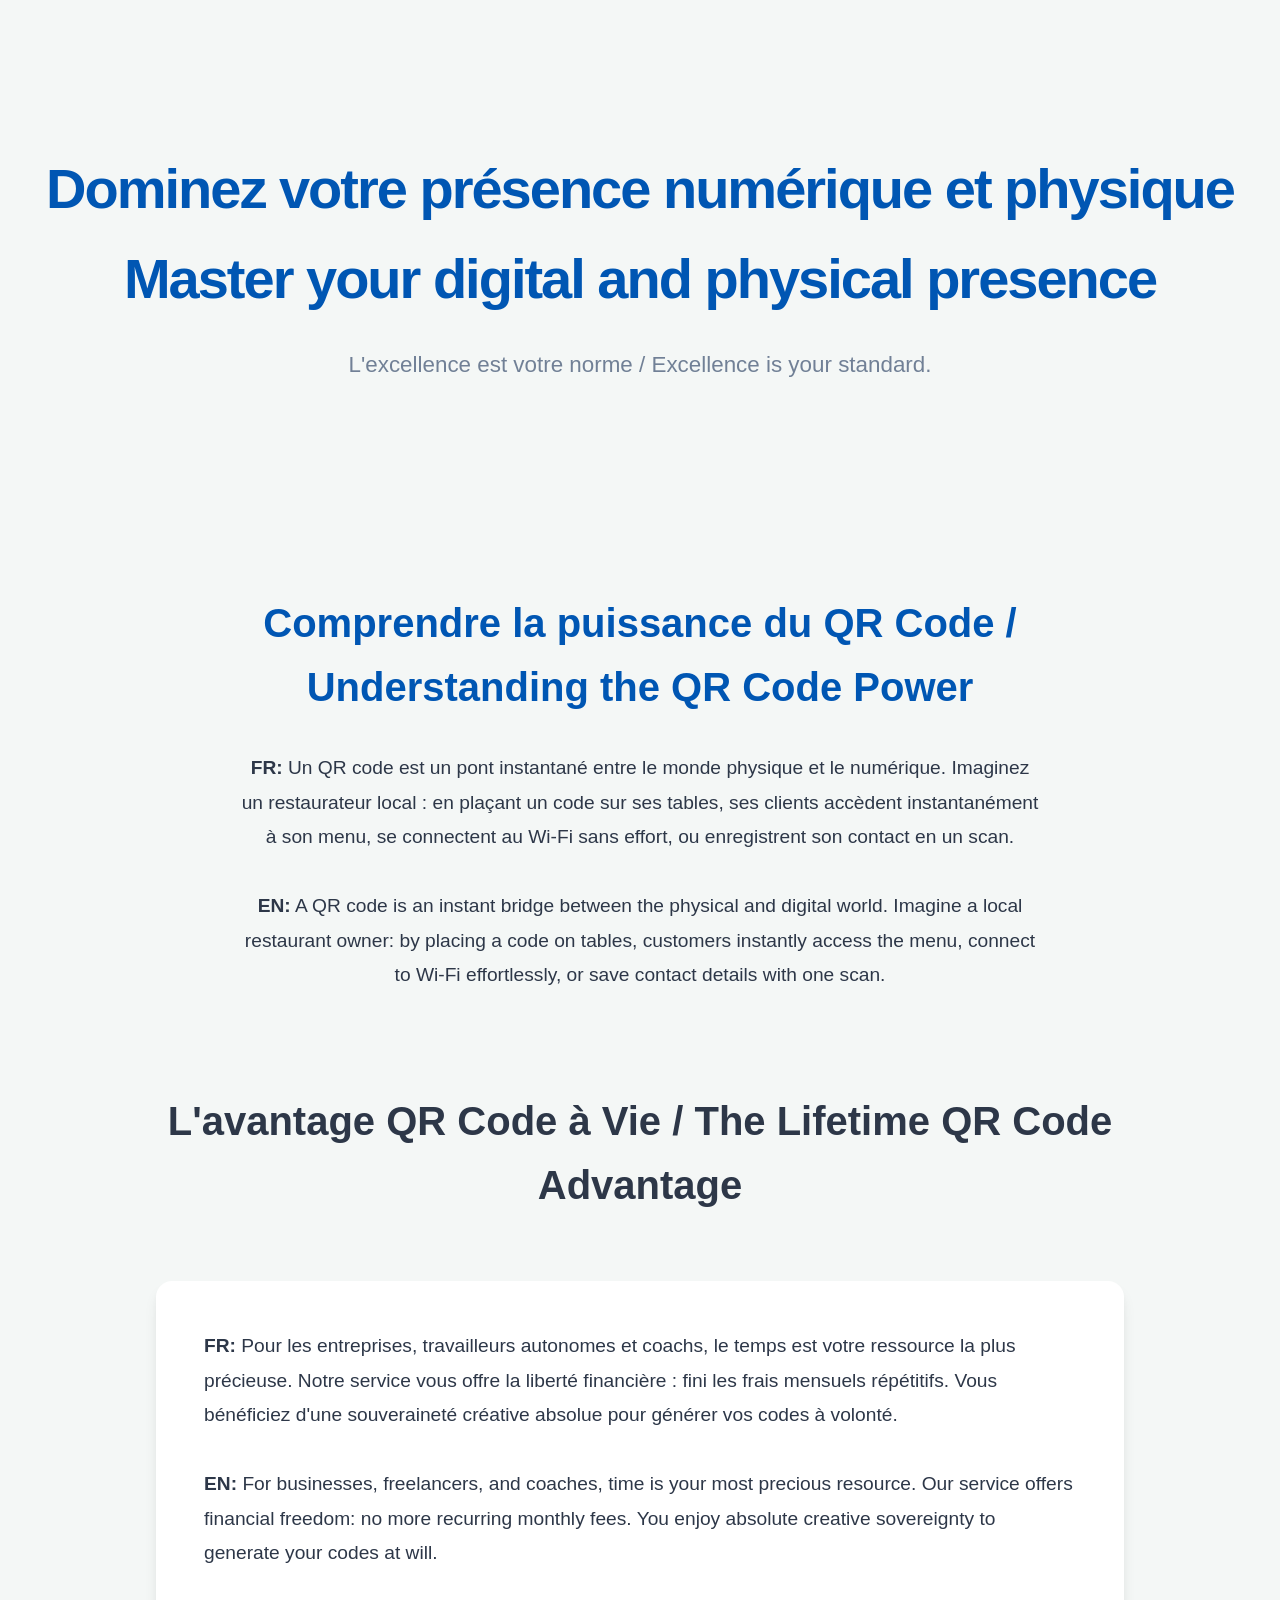
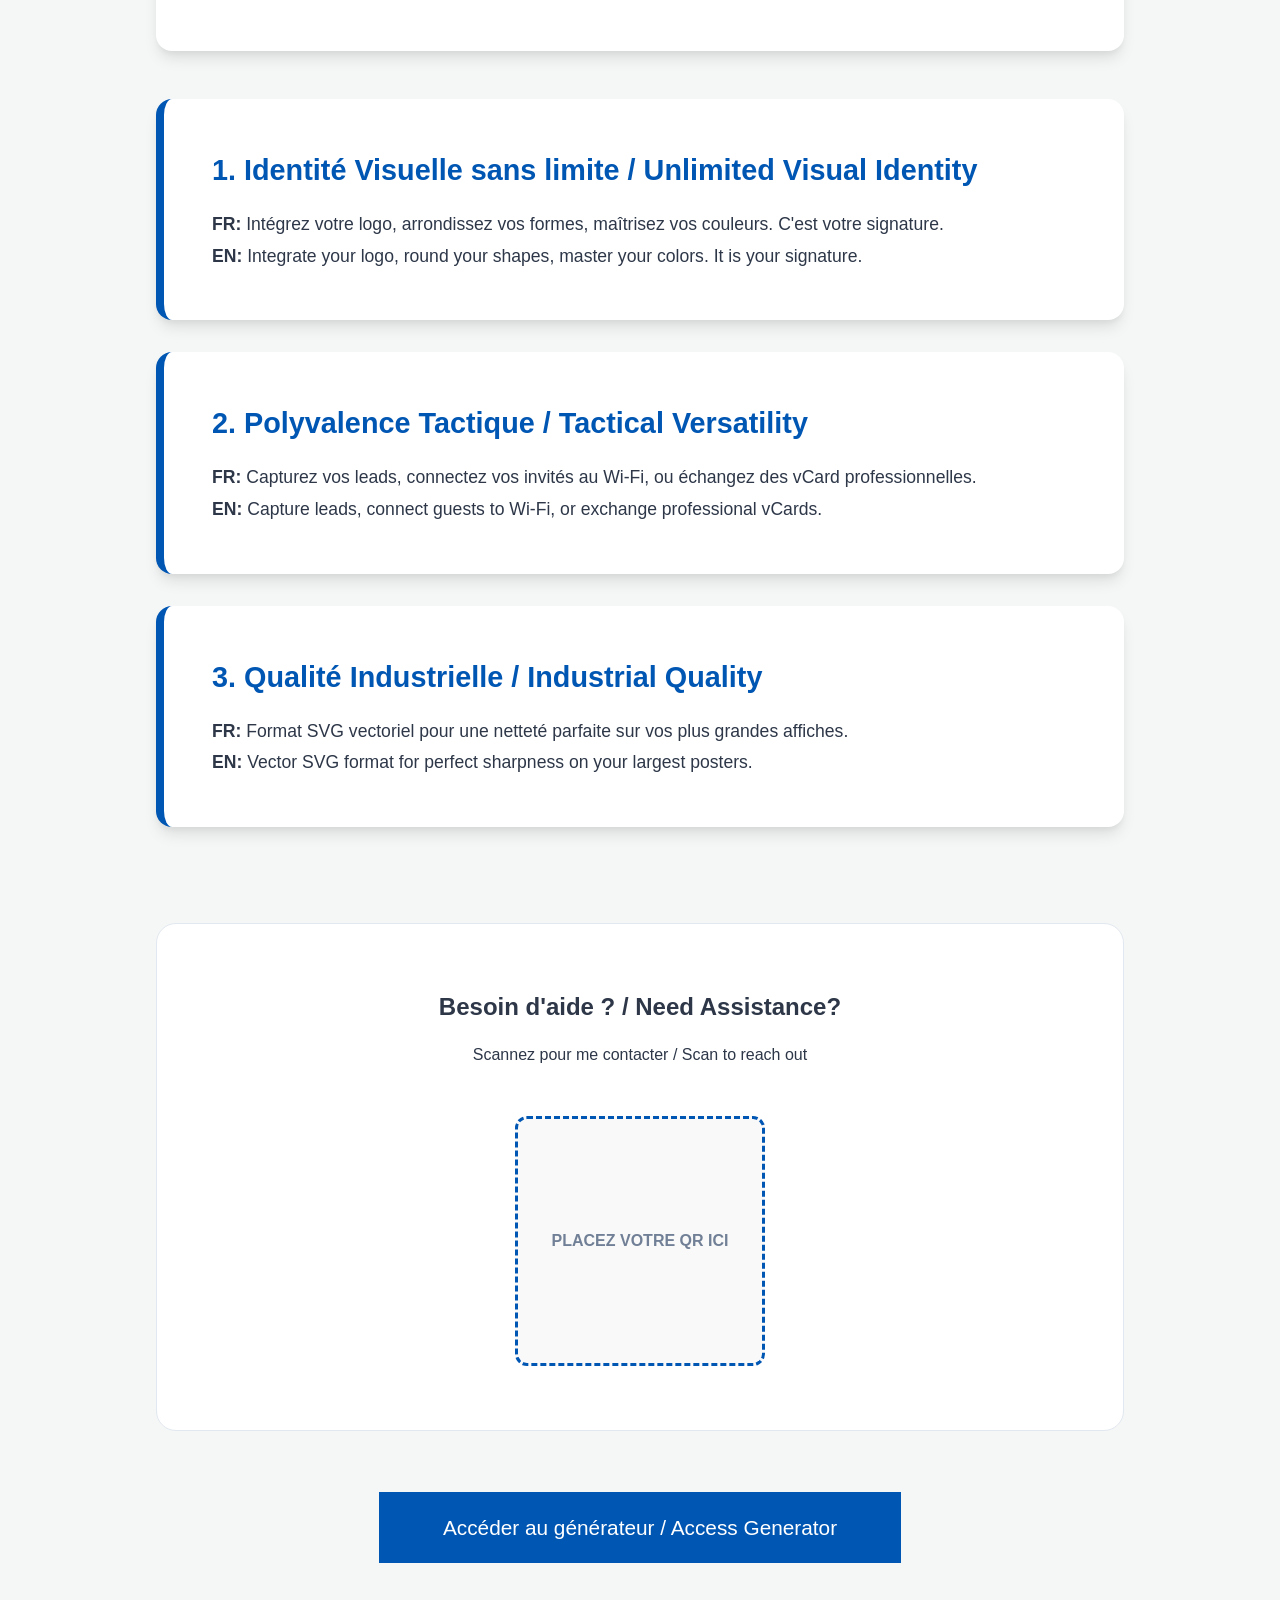
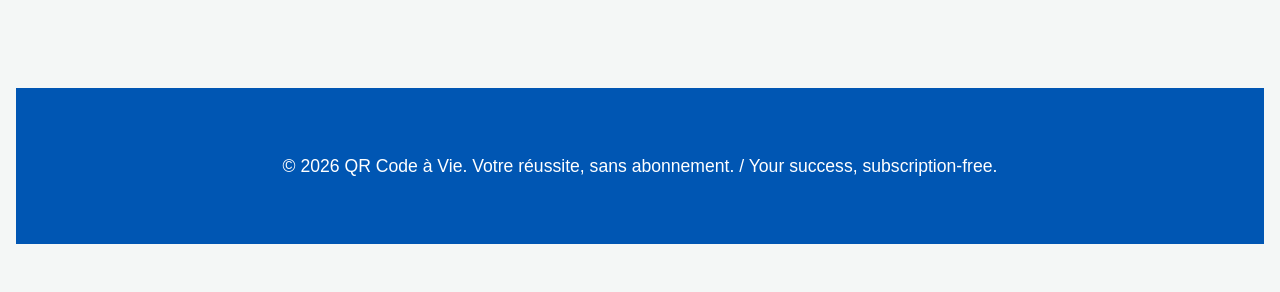
==== pourquoi.html @ 74d8243d "Add files via upload" ====
<!-- Page de Vente Premium Bilingue Imposante - pourquoi.html -->
<!DOCTYPE html>
<html lang="fr">
<head>
    <meta charset="UTF-8">
    <meta name="viewport" content="width=device-width, initial-scale=1.0">
    <title>Pourquoi QR Code à Vie ? | Lifetime QR Code</title>
    <link rel="stylesheet" href="style.css">
</head>
<body>

    <!-- Hero Section -->
    <header style="padding: 6rem 1rem; background: var(--bg-color); text-align: center;">
        <h1 style="color: var(--mental-blue); font-size: 3.5rem; letter-spacing: -2px; margin-bottom: 1.5rem;">Dominez votre présence numérique et physique<br>Master your digital and physical presence</h1>
        <p style="font-size: 1.4rem; color: var(--text-muted); max-width: 700px; margin: 0 auto;">L'excellence est votre norme / Excellence is your standard.</p>
    </header>

    <main style="max-width: 1000px; margin: 0 auto; padding: 4rem 1rem;">
        
        <!-- Section Éducative -->
        <section style="margin-bottom: 6rem; text-align: center;">
            <h2 style="color: var(--mental-blue); font-size: 2.5rem; margin-bottom: 2rem;">Comprendre la puissance du QR Code / Understanding the QR Code Power</h2>
            <p style="font-size: 1.2rem; line-height: 1.8; color: var(--text-main); max-width: 800px; margin: 0 auto;">
                <strong>FR:</strong> Un QR code est un pont instantané entre le monde physique et le numérique. Imaginez un restaurateur local : en plaçant un code sur ses tables, ses clients accèdent instantanément à son menu, se connectent au Wi-Fi sans effort, ou enregistrent son contact en un scan.<br><br>
                <strong>EN:</strong> A QR code is an instant bridge between the physical and digital world. Imagine a local restaurant owner: by placing a code on tables, customers instantly access the menu, connect to Wi-Fi effortlessly, or save contact details with one scan.
            </p>
        </section>

        <!-- Section Vente Étoffée -->
        <section style="margin-bottom: 6rem;">
            <h2 style="text-align: center; font-size: 2.5rem; margin-bottom: 4rem;">L'avantage QR Code à Vie / The Lifetime QR Code Advantage</h2>
            
            <div style="background: white; padding: 3rem; border-radius: 16px; box-shadow: var(--shadow); margin-bottom: 3rem;">
                <p style="font-size: 1.2rem; line-height: 1.8; margin-bottom: 2rem;">
                    <strong>FR:</strong> Pour les entreprises, travailleurs autonomes et coachs, le temps est votre ressource la plus précieuse. Notre service vous offre la liberté financière : fini les frais mensuels répétitifs. Vous bénéficiez d'une souveraineté créative absolue pour générer vos codes à volonté.<br><br>
                    <strong>EN:</strong> For businesses, freelancers, and coaches, time is your most precious resource. Our service offers financial freedom: no more recurring monthly fees. You enjoy absolute creative sovereignty to generate your codes at will.
                </p>
            </div>

            <!-- Les 3 Piliers -->
            <div style="display: flex; flex-direction: column; gap: 2rem;">
                <div style="padding: 3rem; background: white; border-radius: 16px; box-shadow: var(--shadow); border-left: 8px solid var(--mental-blue);">
                    <h3 style="color: var(--mental-blue); font-size: 1.8rem; margin-bottom: 1rem;">1. Identité Visuelle sans limite / Unlimited Visual Identity</h3>
                    <p style="font-size: 1.1rem; line-height: 1.8;"><strong>FR:</strong> Intégrez votre logo, arrondissez vos formes, maîtrisez vos couleurs. C'est votre signature.<br><strong>EN:</strong> Integrate your logo, round your shapes, master your colors. It is your signature.</p>
                </div>

                <div style="padding: 3rem; background: white; border-radius: 16px; box-shadow: var(--shadow); border-left: 8px solid var(--mental-blue);">
                    <h3 style="color: var(--mental-blue); font-size: 1.8rem; margin-bottom: 1rem;">2. Polyvalence Tactique / Tactical Versatility</h3>
                    <p style="font-size: 1.1rem; line-height: 1.8;"><strong>FR:</strong> Capturez vos leads, connectez vos invités au Wi-Fi, ou échangez des vCard professionnelles.<br><strong>EN:</strong> Capture leads, connect guests to Wi-Fi, or exchange professional vCards.</p>
                </div>

                <div style="padding: 3rem; background: white; border-radius: 16px; box-shadow: var(--shadow); border-left: 8px solid var(--mental-blue);">
                    <h3 style="color: var(--mental-blue); font-size: 1.8rem; margin-bottom: 1rem;">3. Qualité Industrielle / Industrial Quality</h3>
                    <p style="font-size: 1.1rem; line-height: 1.8;"><strong>FR:</strong> Format SVG vectoriel pour une netteté parfaite sur vos plus grandes affiches.<br><strong>EN:</strong> Vector SVG format for perfect sharpness on your largest posters.</p>
                </div>
            </div>
        </section>

        <!-- Section Contact -->
        <section style="margin-top: 6rem; text-align: center; padding: 4rem; background: var(--card-bg); border-radius: 20px; border: 1px solid var(--border-color);">
            <h2 style="margin-bottom: 1rem;">Besoin d'aide ? / Need Assistance?</h2>
            <p style="margin-bottom: 3rem;">Scannez pour me contacter / Scan to reach out</p>
            <div style="width: 250px; height: 250px; background: #f9f9f9; margin: 0 auto; display: flex; align-items: center; justify-content: center; border: 3px dashed var(--mental-blue); border-radius: 12px;">
                <span style="color: var(--text-muted); font-weight: bold;">PLACEZ VOTRE QR ICI</span>
            </div>
        </section>

        <div style="text-align: center; margin-top: 5rem;">
            <a href="index.html" class="btn-primary" style="padding: 1.5rem 4rem; font-size: 1.3rem; text-decoration: none;">Accéder au générateur / Access Generator</a>
        </div>
    </main>

    <footer style="text-align: center; padding: 4rem; background: var(--mental-blue); color: white; margin-top: 5rem;">
        <p style="font-size: 1.1rem;">&copy; 2026 QR Code à Vie. Votre réussite, sans abonnement. / Your success, subscription-free.</p>
    </footer>

</body>
</html>
---- style.css ----
/* Révision v1.2 - Intégration du Cadre Premium - style.css */
:root {
    --bg-color: #f4f7f6; /* Gris très clair, ambiance propre */
    --card-bg: #ffffff;
    --mental-blue: #0056b3; /* Le Bleu Technologique / Confiance */
    --mental-blue-hover: #004494;
    --text-main: #2d3748;
    --text-muted: #718096;
    --border-color: #e2e8f0;
    --error-color: #e53e3e;
    --shadow: 0 10px 15px -3px rgba(0, 0, 0, 0.1), 0 4px 6px -2px rgba(0, 0, 0, 0.05);
}

* { 
    box-sizing: border-box; 
    margin: 0; 
    padding: 0; 
}

body {
    font-family: -apple-system, BlinkMacSystemFont, "Segoe UI", Roboto, Helvetica, Arial, sans-serif;
    background-color: var(--bg-color);
    color: var(--text-main);
    line-height: 1.6;
    padding: 3rem 1rem;
}

header { 
    text-align: center; 
    margin-bottom: 3rem; 
}

header h1 { 
    color: var(--mental-blue); 
    font-size: 2.8rem; 
    letter-spacing: -1px; 
    margin-bottom: 0.5rem;
}

header p { 
    color: var(--text-muted); 
    font-size: 1.15rem; 
}

/* =========================================
   BLOC A : LE VIGILE (Vente & Déverrouillage)
   ========================================= */
#bloc-vente.active { 
    display: flex; 
    justify-content: center; 
}

#bloc-vente:not(.active) { 
    display: none; 
}

.lock-box {
    background: var(--card-bg);
    padding: 3rem;
    border-radius: 12px;
    box-shadow: var(--shadow);
    text-align: center;
    max-width: 450px;
    width: 100%;
    border-top: 6px solid var(--mental-blue); /* Ligne d'autorité en haut */
}

.lock-box h2 { margin-bottom: 0.5rem; }
.lock-box p { color: var(--text-muted); margin-bottom: 2rem; }

/* Champs de saisie standardisés */
input[type="text"], 
input[type="tel"], 
input[type="email"], 
select {
    width: 100%;
    padding: 0.85rem;
    margin-bottom: 1rem;
    border: 1px solid var(--border-color);
    border-radius: 6px;
    font-size: 1rem;
    transition: border-color 0.2s, box-shadow 0.2s;
}

input:focus, 
select:focus {
    outline: none;
    border-color: var(--mental-blue);
    box-shadow: 0 0 0 3px rgba(0, 86, 179, 0.1);
}

/* Boutons Globaux */
button {
    cursor: pointer;
    font-weight: 600;
    border: none;
    border-radius: 6px;
    transition: all 0.2s ease;
}

.btn-primary {
    width: 100%;
    padding: 1rem;
    background-color: var(--mental-blue);
    color: white;
    font-size: 1.1rem;
}

.btn-primary:hover { 
    background-color: var(--mental-blue-hover); 
}

.hidden-error {
    display: none;
    color: var(--error-color);
    margin-top: 1rem;
    font-size: 0.95rem;
    font-weight: bold;
}

hr { 
    border: 0; 
    height: 1px; 
    background: var(--border-color); 
    margin: 2rem 0; 
}

/* Le bouton Stripe distinct (Couleur Stripe native) */
.btn-stripe {
    display: inline-block;
    width: 100%;
    padding: 1rem;
    background-color: #635bff; 
    color: white;
    text-decoration: none;
    border-radius: 6px;
    font-weight: bold;
    font-size: 1.1rem;
    transition: background-color 0.2s;
}

.btn-stripe:hover { 
    background-color: #5851df; 
}

/* =========================================
   BLOC B : LE GÉNÉRATEUR
   ========================================= */
.generator-grid {
    display: grid;
    grid-template-columns: 1fr 1fr;
    gap: 3rem;
    max-width: 1100px;
    margin: 0 auto;
    background: var(--card-bg);
    padding: 2.5rem;
    border-radius: 12px;
    box-shadow: var(--shadow);
}

/* Les Onglets (Tabs) */
.tabs {
    display: flex;
    border-bottom: 2px solid var(--border-color);
    margin-bottom: 2rem;
}

.tab-btn {
    background: none;
    color: var(--text-muted);
    padding: 0.8rem 1.2rem;
    font-size: 1.05rem;
    border-bottom: 3px solid transparent;
    margin-bottom: -2px; /* Superpose la bordure */
    border-radius: 0;
}

.tab-btn:hover { color: var(--text-main); }

.tab-btn.active {
    color: var(--mental-blue);
    border-bottom-color: var(--mental-blue);
}

.tab-content { display: none; }
.tab-content.active { 
    display: block; 
    animation: fadeIn 0.4s ease; 
}

@keyframes fadeIn { 
    from { opacity: 0; transform: translateY(5px); } 
    to { opacity: 1; transform: translateY(0); } 
}

label {
    display: block;
    margin-bottom: 0.5rem;
    font-weight: 600;
    font-size: 0.9rem;
    color: var(--text-main);
}

.grid-2-cols {
    display: grid;
    grid-template-columns: 1fr 1fr;
    gap: 1rem;
}

/* Bloc Personnalisation */
.customization-box {
    background: var(--bg-color);
    padding: 1.5rem;
    border-radius: 8px;
    margin-top: 2rem;
    margin-bottom: 2rem;
    border: 1px solid var(--border-color);
}

.customization-box h3 { 
    font-size: 1.2rem; 
    margin-bottom: 1.5rem; 
    color: var(--text-main); 
}

.align-center { align-items: center; }

input[type="color"] {
    width: 100%;
    height: 45px;
    border: 1px solid var(--border-color);
    border-radius: 6px;
    cursor: pointer;
    padding: 2px;
    margin-bottom: 1rem;
}

.logo-upload { margin-top: 1rem; }

.btn-secondary {
    display: block;
    padding: 0.8rem 1rem;
    background: white;
    color: var(--text-main);
    border: 1px solid var(--border-color);
    border-radius: 6px;
    text-align: center;
    width: 100%;
    cursor: pointer;
    font-weight: 600;
    transition: all 0.2s;
}

.btn-secondary:hover { 
    border-color: var(--text-main); 
    background: #f8f9fa;
}

/* Panneau de Droite : Aperçu et Exportation */
.preview-panel {
    display: flex;
    flex-direction: column;
    align-items: center;
    justify-content: center;
    border-left: 1px solid var(--border-color);
    padding-left: 3rem;
}

/* =========================================
   LES CADRES PREMIUM (FRAMES)
   ========================================= */

/* Le Wrapper du Cadre */
#qr-frame-wrapper {
    margin-bottom: 2.5rem;
    display: flex;
    flex-direction: column;
    align-items: center;
    transition: all 0.3s ease;
}

/* Style de base du Canvas (Quand il n'y a pas de cadre) */
#qrcode-canvas {
    background: white;
    padding: 1rem; /* Réduit le padding pour éviter le côté baveux */
    border-radius: 12px;
    box-shadow: 0 4px 15px rgba(0,0,0,0.06);
    border: 1px solid var(--border-color);
    display: flex;
    align-items: center;
    justify-content: center;
    min-width: 300px;
    min-height: 300px;
}

/* Le texte du cadre (Caché par défaut) */
.frame-text {
    display: none;
}

/* --- GABARIT : "SCAN ME" (Bleu Clair) --- */
.frame-style-scan-me {
    background-color: #00c3ff; /* Le bleu clair de la capture */
    padding: 15px 15px 55px 15px; /* Espace en bas pour le texte */
    border-radius: 12px;
    position: relative;
    box-shadow: 0 8px 20px rgba(0, 195, 255, 0.3);
}


/* --- GABARIT : "GET THE APP" (Marine) --- */
.frame-style-get-app {
    background-color: transparent;
    padding: 10px;
    position: relative;
    display: flex;
    flex-direction: column;
    align-items: center;
}
/* La bordure marine épaisse autour du canvas */
.frame-style-get-app #qrcode-canvas {
    border: 8px solid #1a2b4c;
    border-radius: 12px;
    padding: 10px;
    box-shadow: none;
}
/* La bulle avec la petite flèche pointant vers le haut */
.frame-style-get-app .frame-text-bottom {
    display: flex;
    background: #1a2b4c;
    color: white;
    padding: 12px 25px;
    border-radius: 8px;
    margin-top: 15px; 
    position: relative;
    font-weight: bold;
    font-size: 1.2rem;
    align-items: center;
    gap: 8px;
    font-family: "Segoe UI", sans-serif;
}
.frame-style-get-app .frame-text-bottom::before {
    content: '';
    position: absolute;
    top: -10px;
    left: 50%;
    transform: translateX(-50%);
    border-width: 0 10px 10px 10px;
    border-style: solid;
    border-color: transparent transparent #1a2b4c transparent;
}
/* On cache le texte du haut */
.frame-style-get-app .frame-text-top { display: none; }


/* --- GABARIT : "LIKE US" (Turquoise) --- */
.frame-style-like-us {
    background-color: transparent;
    padding: 30px 10px 10px 10px; /* Espace en haut pour la bulle */
    position: relative;
    display: flex;
    flex-direction: column;
    align-items: center;
}
.frame-style-like-us #qrcode-canvas {
    border: 1px solid var(--border-color);
    border-radius: 8px;
    padding: 10px;
}
/* La bulle turquoise en haut avec la flèche vers le bas */
.frame-style-like-us .frame-text-top {
    display: flex;
    background: #00e5ff;
    color: white;
    padding: 12px 25px;
    border-radius: 8px;
    font-weight: bold;
    font-size: 1.2rem;
    align-items: center;
    gap: 8px;
    position: absolute;
    top: -15px; /* La bulle sort un peu du cadre */
    z-index: 2;
    font-family: "Segoe UI", sans-serif;
}
.frame-style-like-us .frame-text-top::after {
    content: '';
    position: absolute;
    bottom: -10px;
    left: 50%;
    transform: translateX(-50%);
    border-width: 10px 10px 0 10px;
    border-style: solid;
    border-color: #00e5ff transparent transparent transparent;
}
/* On cache le texte du bas */
.frame-style-like-us .frame-text-bottom { display: none; }

/* Adaptation du cadre Scan Me existant pour utiliser la nouvelle classe "bottom" */
.frame-style-scan-me .frame-text-bottom {
    display: flex;
    position: absolute;
    bottom: 15px;
    color: white;
    font-weight: bold;
    font-size: 1.3rem;
    align-items: center;
    gap: 8px;
    font-family: "Segoe UI", Tahoma, Geneva, Verdana, sans-serif;
}
.frame-style-scan-me .frame-text-top { display: none; }



/* Quand le canvas est dans le cadre Scan Me, on lui enlève ses bordures */
.frame-style-scan-me #qrcode-canvas {
    border: none;
    box-shadow: none;
    border-radius: 8px 8px 0 0; /* Arrondi juste en haut */
    padding: 10px; /* On resserre le labyrinthe */
}

/* On affiche le texte pour ce cadre spécifique */
.frame-style-scan-me .frame-text {
    display: flex;
    position: absolute;
    bottom: 15px;
    color: white;
    font-weight: bold;
    font-size: 1.3rem;
    align-items: center;
    gap: 8px;
    font-family: "Segoe UI", Tahoma, Geneva, Verdana, sans-serif;
}

/* ========================================= */

.export-box { 
    width: 100%; 
    text-align: center; 
}

.export-box h3 { 
    font-size: 1.2rem; 
    margin-bottom: 1.5rem; 
    color: var(--text-main); 
}

.export-buttons {
    display: flex;
    gap: 0.8rem;
    flex-wrap: wrap;
    justify-content: center;
}

.btn-export {
    padding: 0.7rem 1.2rem;
    background: white;
    color: var(--text-main);
    border: 1px solid var(--border-color);
}

.btn-export:hover {
    background: var(--mental-blue);
    color: white;
    border-color: var(--mental-blue);
}

/* =========================================
   RESPONSIVE (Mobiles & Petits Écrans)
   ========================================= */
@media (max-width: 900px) {
    .generator-grid { 
        grid-template-columns: 1fr; 
        gap: 2rem;
    }
    .preview-panel { 
        border-left: none; 
        padding-left: 0; 
        border-top: 1px solid var(--border-color); 
        padding-top: 3rem; 
    }
}

/* Bouton de langue */
.btn-lang {
    margin-top: 1rem;
    padding: 0.4rem 1rem;
    background: transparent;
    color: var(--mental-blue);
    border: 2px solid var(--mental-blue);
    border-radius: 20px;
    font-size: 0.9rem;
    cursor: pointer;
}
.btn-lang:hover {
    background: var(--mental-blue);
    color: white;
}
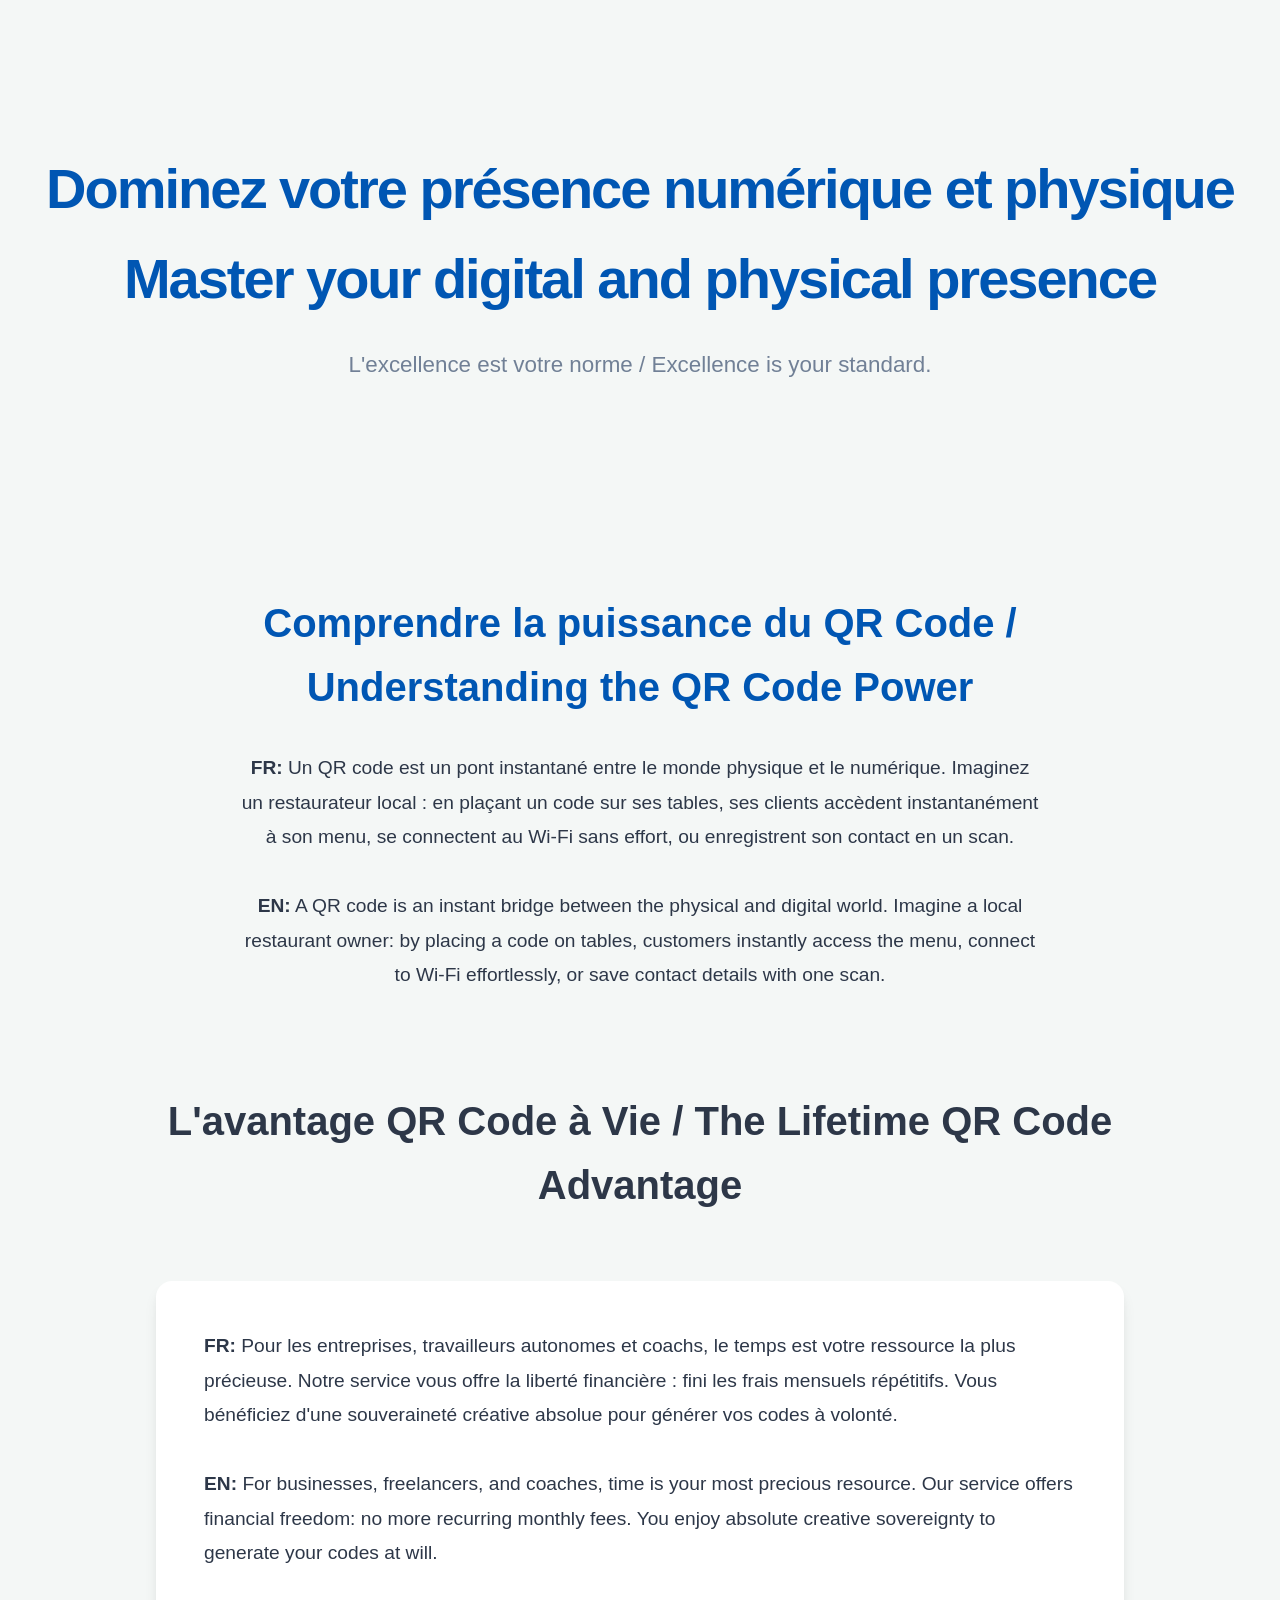
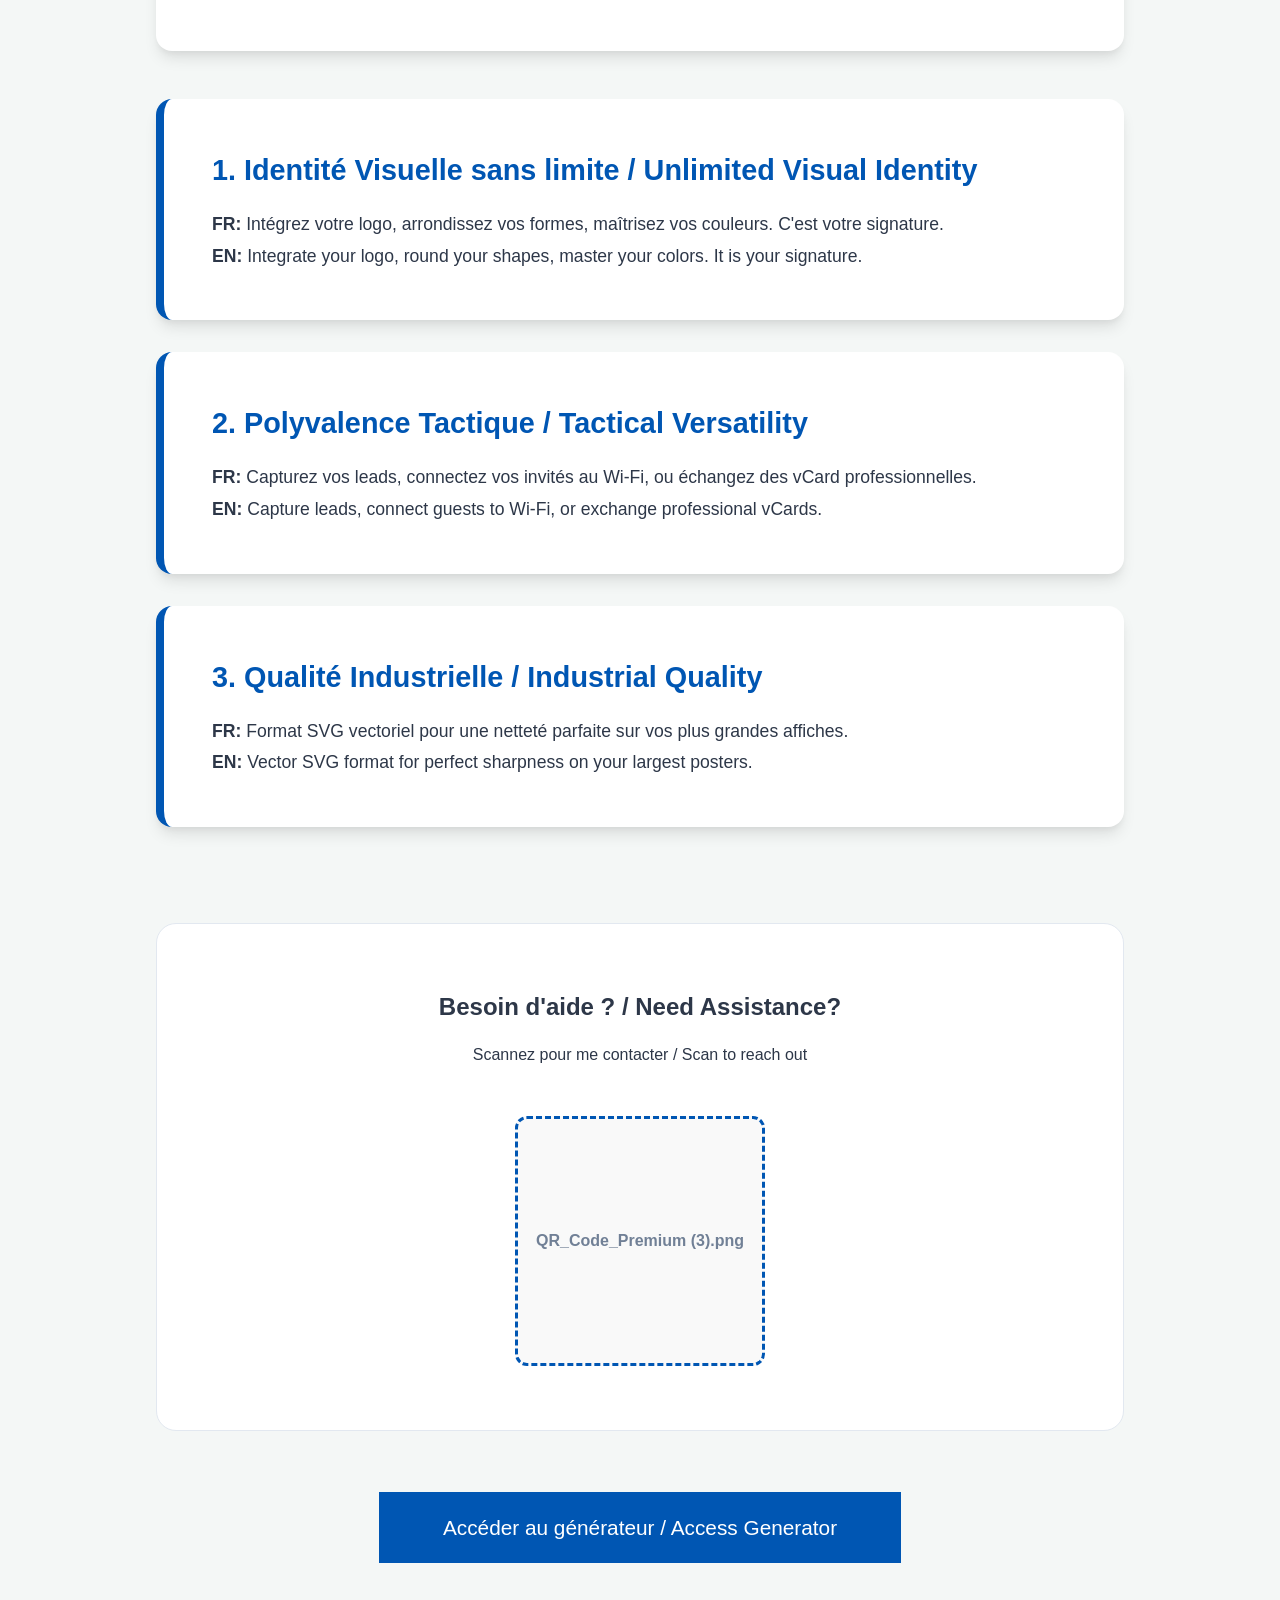
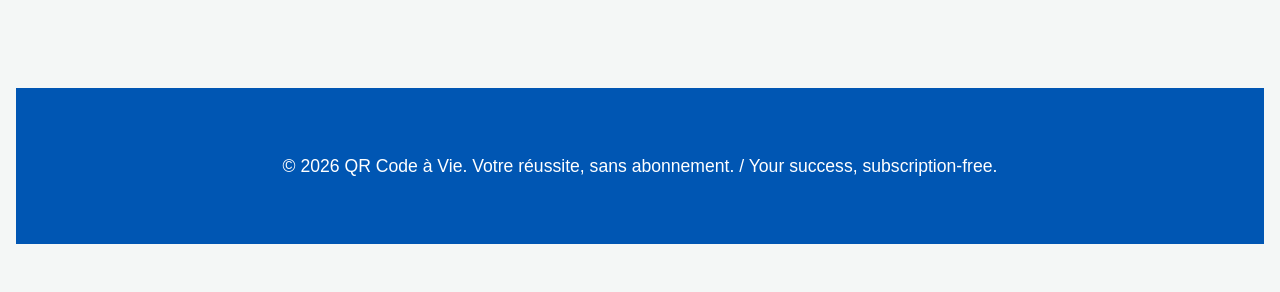
==== commit 0b91207a: "Update pourquoi.html" ====
--- a/pourquoi.html
+++ b/pourquoi.html
@@ -61,7 +61,7 @@
             <h2 style="margin-bottom: 1rem;">Besoin d'aide ? / Need Assistance?</h2>
             <p style="margin-bottom: 3rem;">Scannez pour me contacter / Scan to reach out</p>
             <div style="width: 250px; height: 250px; background: #f9f9f9; margin: 0 auto; display: flex; align-items: center; justify-content: center; border: 3px dashed var(--mental-blue); border-radius: 12px;">
-                <span style="color: var(--text-muted); font-weight: bold;">PLACEZ VOTRE QR ICI</span>
+                <span style="color: var(--text-muted); font-weight: bold;">QR_Code_Premium (3).png</span>
             </div>
         </section>
 
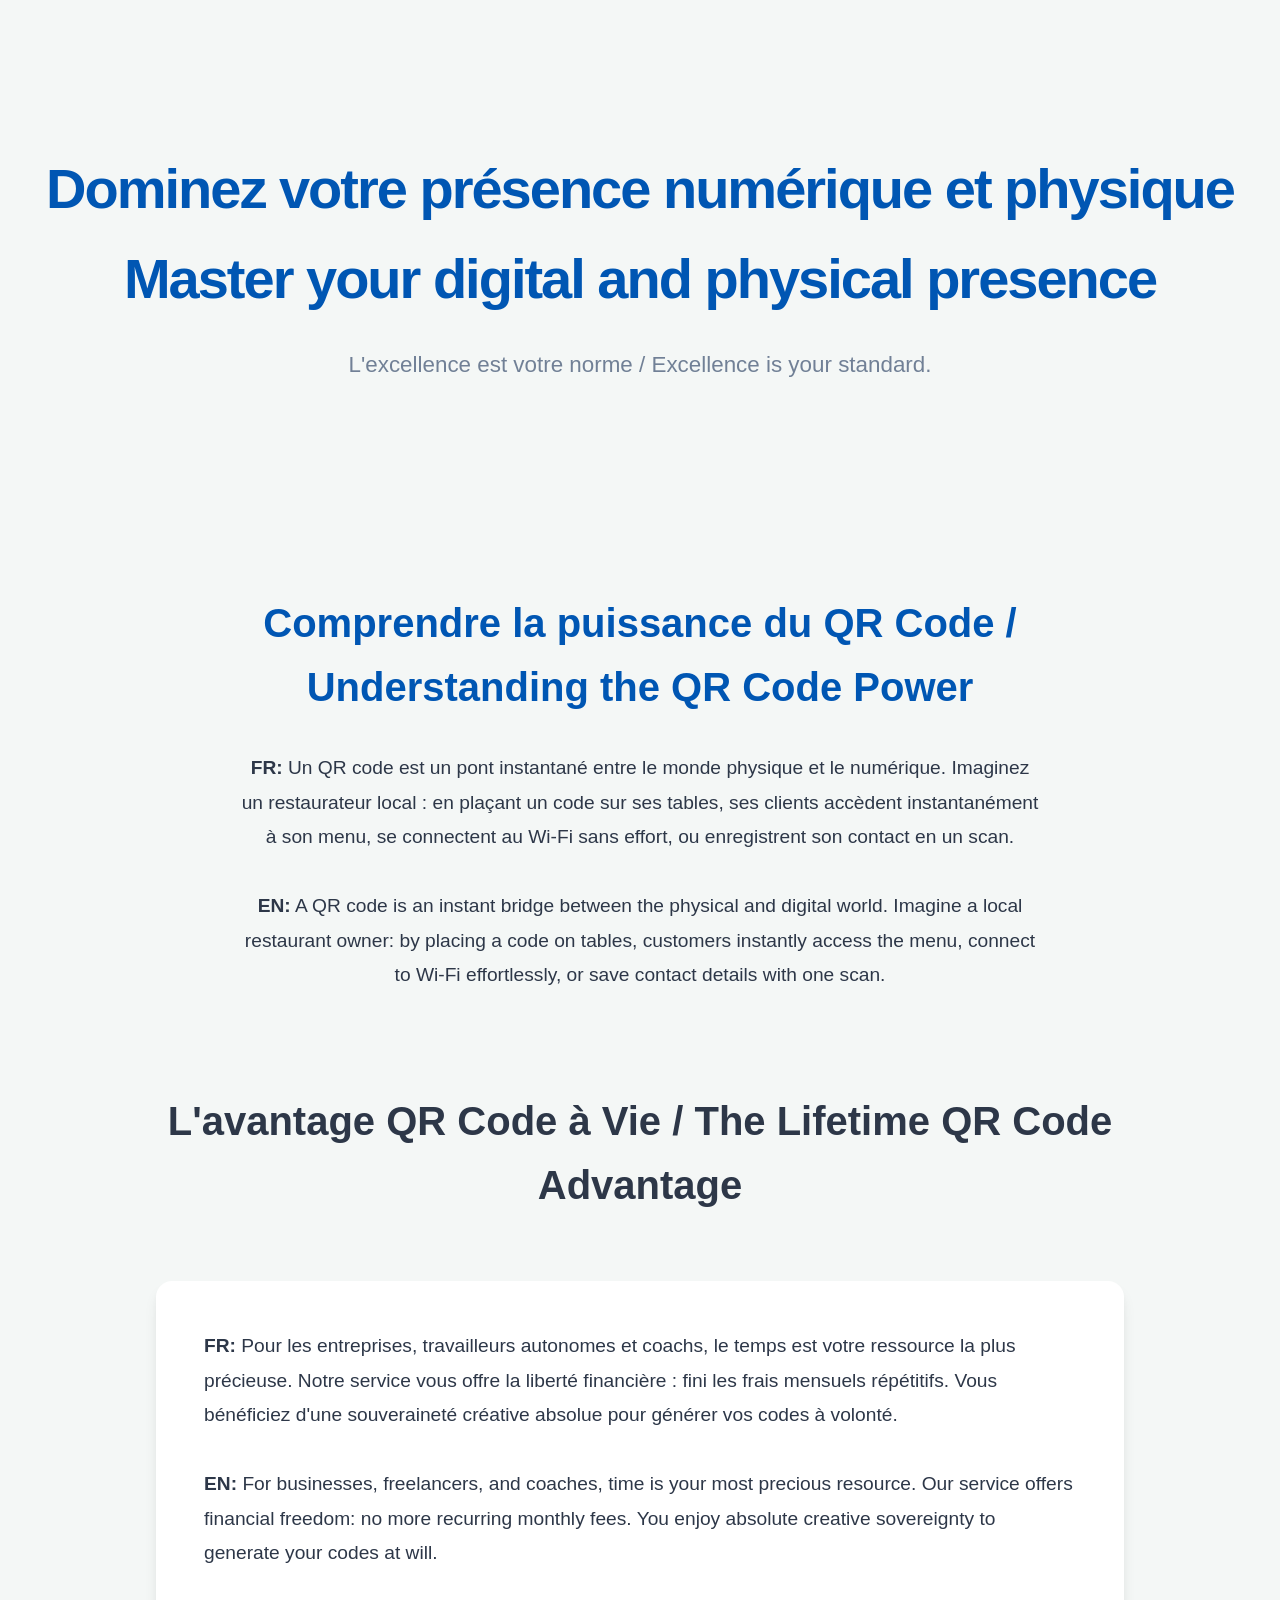
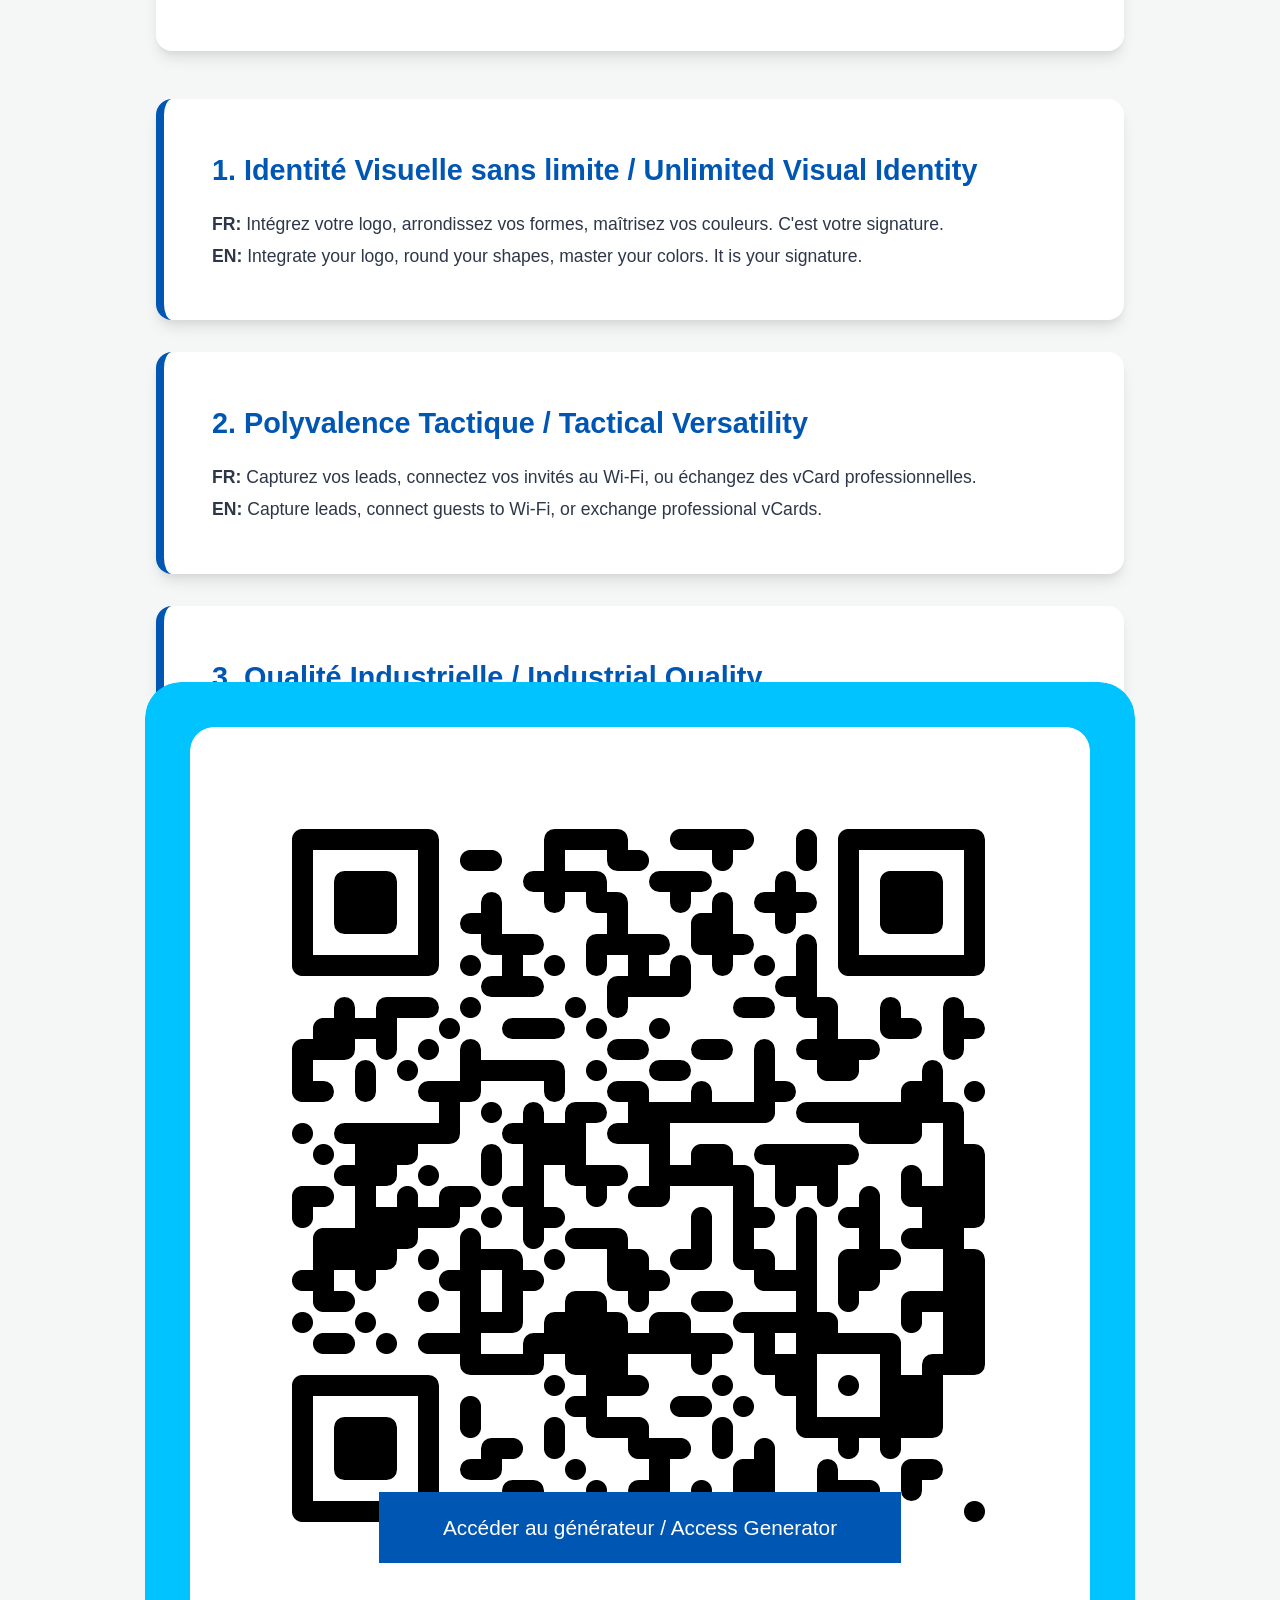
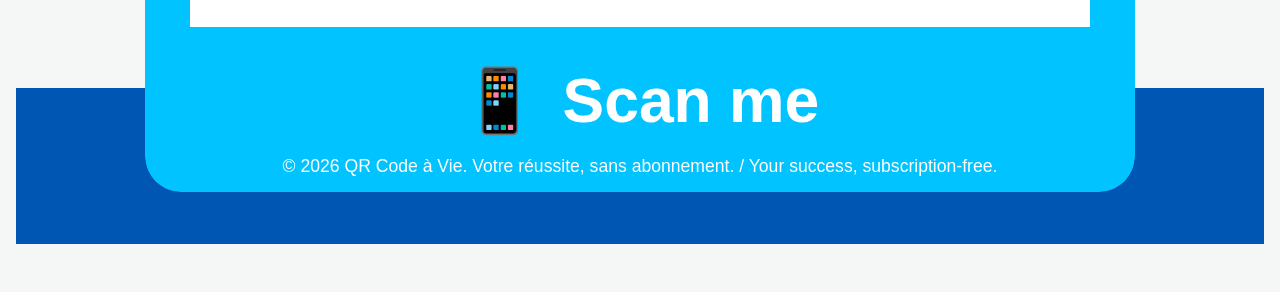
==== commit e8c39d96: "Update pourquoi.html" ====
--- a/pourquoi.html
+++ b/pourquoi.html
@@ -61,7 +61,16 @@
             <h2 style="margin-bottom: 1rem;">Besoin d'aide ? / Need Assistance?</h2>
             <p style="margin-bottom: 3rem;">Scannez pour me contacter / Scan to reach out</p>
             <div style="width: 250px; height: 250px; background: #f9f9f9; margin: 0 auto; display: flex; align-items: center; justify-content: center; border: 3px dashed var(--mental-blue); border-radius: 12px;">
-                <span style="color: var(--text-muted); font-weight: bold;">QR_Code_Premium (3).png</span>
+                <span style="color: var(--text-muted); font-weight: bold;">
+
+    <div class="qr-container">
+    <a href="https://www.facebook.com/qrcodeavie" target="_blank" rel="noopener">
+        <img src="QR_Code_Premium.png" alt="Scanner pour visiter notre page Facebook QR Code à Vie" class="qr-image">
+    </a>
+</div>
+                    
+                    
+                </span>
             </div>
         </section>
 
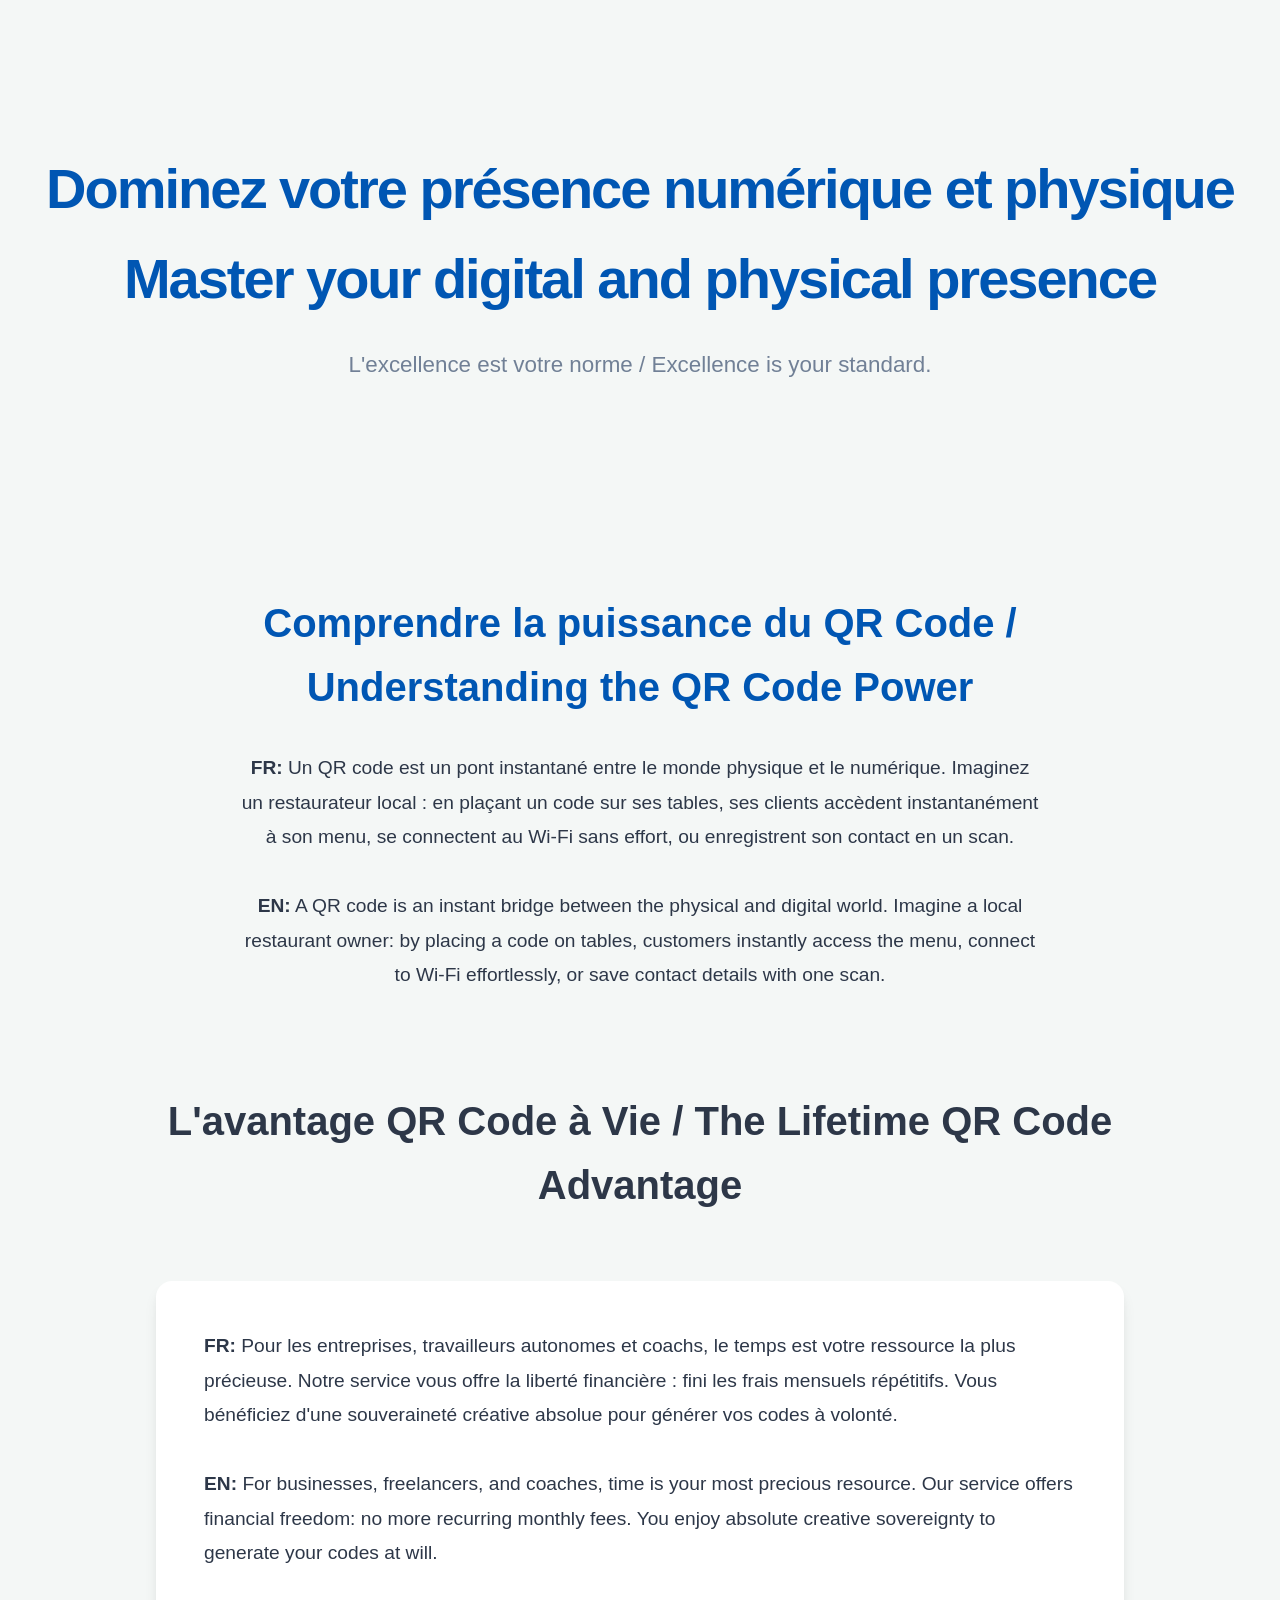
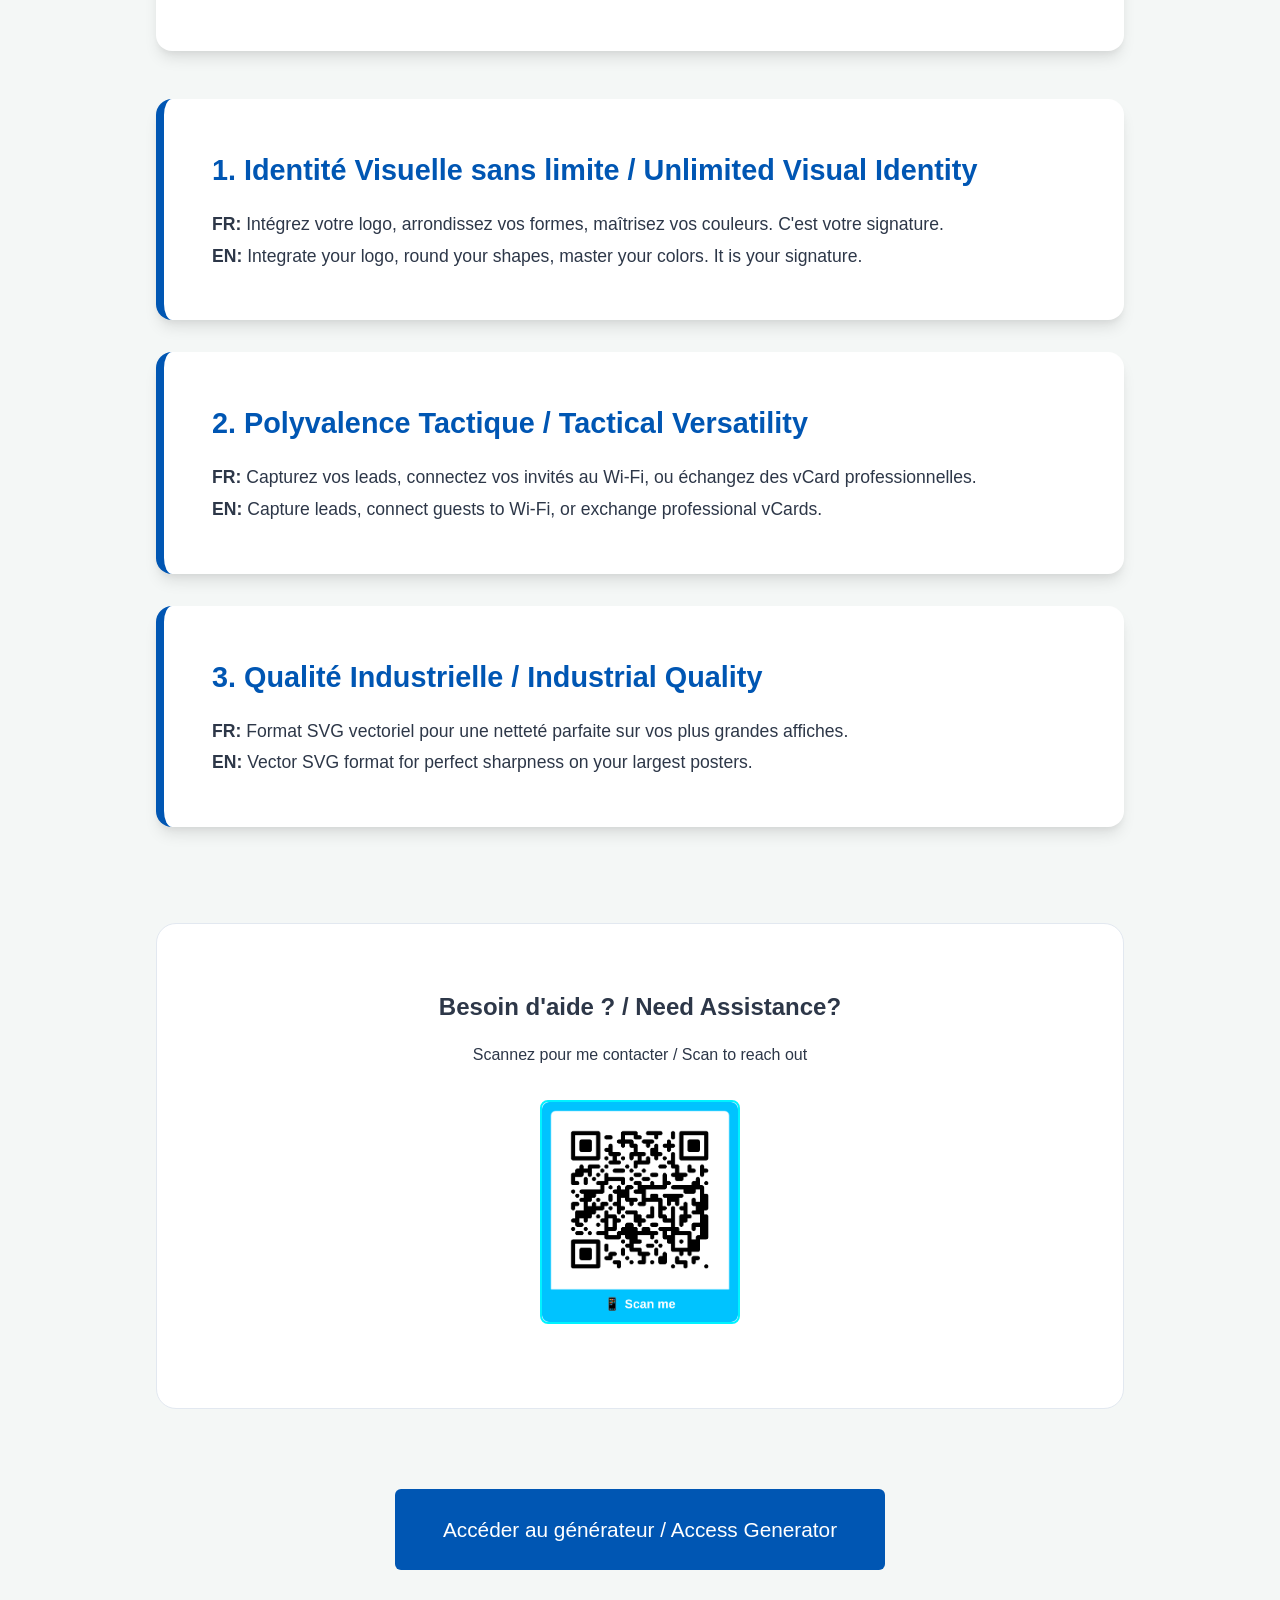
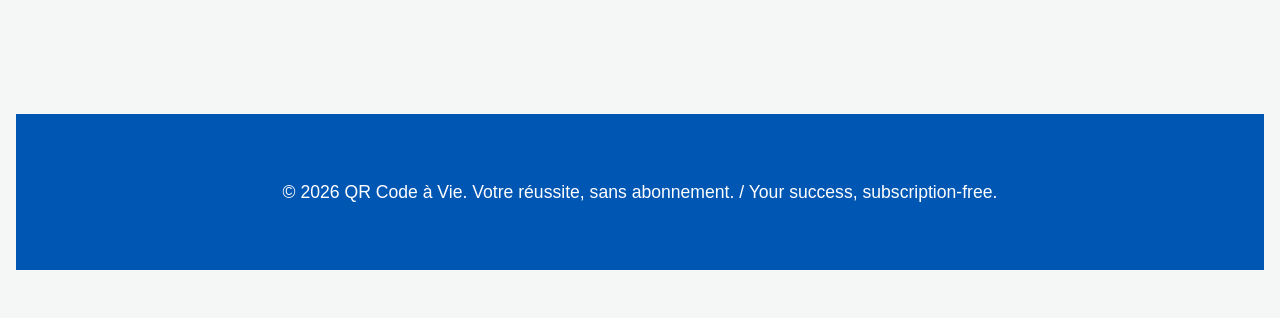
==== commit 19c7f980: "Update pourquoi.html" ====
--- a/pourquoi.html
+++ b/pourquoi.html
@@ -6,6 +6,13 @@
     <meta name="viewport" content="width=device-width, initial-scale=1.0">
     <title>Pourquoi QR Code à Vie ? | Lifetime QR Code</title>
     <link rel="stylesheet" href="style.css">
+    <style>
+        /* Correction CSS pour empêcher le scroll et limiter l'image */
+        body { overflow-x: hidden; } 
+        .qr-container { width: 100%; display: flex; justify-content: center; margin-top: 1rem; }
+        .qr-image { max-width: 200px; width: 100%; height: auto; border: 2px solid #00f3ff; border-radius: 8px; }
+        .btn-responsive { display: inline-block; padding: 1.5rem 3rem; font-size: 1.3rem; text-decoration: none; background-color: var(--mental-blue); color: white; border-radius: 6px; max-width: 90%; word-wrap: break-word; }
+    </style>
 </head>
 <body>
 
@@ -59,23 +66,16 @@
         <!-- Section Contact -->
         <section style="margin-top: 6rem; text-align: center; padding: 4rem; background: var(--card-bg); border-radius: 20px; border: 1px solid var(--border-color);">
             <h2 style="margin-bottom: 1rem;">Besoin d'aide ? / Need Assistance?</h2>
-            <p style="margin-bottom: 3rem;">Scannez pour me contacter / Scan to reach out</p>
-            <div style="width: 250px; height: 250px; background: #f9f9f9; margin: 0 auto; display: flex; align-items: center; justify-content: center; border: 3px dashed var(--mental-blue); border-radius: 12px;">
-                <span style="color: var(--text-muted); font-weight: bold;">
-
-    <div class="qr-container">
-    <a href="https://www.facebook.com/qrcodeavie" target="_blank" rel="noopener">
-        <img src="QR_Code_Premium.png" alt="Scanner pour visiter notre page Facebook QR Code à Vie" class="qr-image">
-    </a>
-</div>
-                    
-                    
-                </span>
+            <p style="margin-bottom: 2rem;">Scannez pour me contacter / Scan to reach out</p>
+            <div class="qr-container">
+                <a href="https://www.facebook.com/qrcodeavie" target="_blank" rel="noopener">
+                    <img src="QR_Code_Premium.png" alt="Scanner pour visiter notre page Facebook" class="qr-image">
+                </a>
             </div>
         </section>
 
         <div style="text-align: center; margin-top: 5rem;">
-            <a href="index.html" class="btn-primary" style="padding: 1.5rem 4rem; font-size: 1.3rem; text-decoration: none;">Accéder au générateur / Access Generator</a>
+            <a href="index.html" class="btn-responsive">Accéder au générateur / Access Generator</a>
         </div>
     </main>
 
--- a/style.css
+++ b/style.css
@@ -497,3 +497,52 @@
     background: var(--mental-blue);
     color: white;
 }
+
+.qr-container {
+    text-align: center;
+    margin: 20px 0;
+}
+
+.qr-image {
+    display: block;      /* Force le comportement en bloc */
+    width: 100%;         /* Prend 100% de la largeur du conteneur parent */
+    max-width: 200px;    /* Taille maximale fixe : ne dépassera jamais 200px */
+    height: auto;        /* Maintient les proportions */
+    margin: 0 auto;      /* Centre l'image */
+    border: 2px solid #00f3ff;
+    border-radius: 8px;
+}
+
+/* =========================================
+   CORRECTION : Bouton Accès Générateur Mobile
+   ========================================= */
+.btn-generateur {
+    display: inline-block;
+    padding: 15px 25px;
+    background-color: #00f3ff;
+    color: #050505;
+    text-decoration: none;
+    font-weight: bold;
+    border-radius: 5px;
+    text-align: center;
+    transition: background 0.3s ease;
+    
+    /* Propriétés pour le responsive */
+    width: 100%;       /* Prend toute la largeur disponible */
+    max-width: 400px;  /* Empêche de devenir trop large sur bureau */
+    margin: 20px auto; /* Centre le bouton */
+    box-sizing: border-box;
+    
+    /* Gestion du texte */
+    font-size: 16px; 
+    line-height: 1.4;
+    word-wrap: break-word;
+}
+
+/* Ajustement spécifique pour écrans très étroits */
+@media screen and (max-width: 480px) {
+    .btn-generateur {
+        padding: 12px 10px; /* Réduit le padding pour libérer de l'espace */
+        font-size: 14px;    /* Réduit la police pour éviter l'écrasement */
+    }
+}
